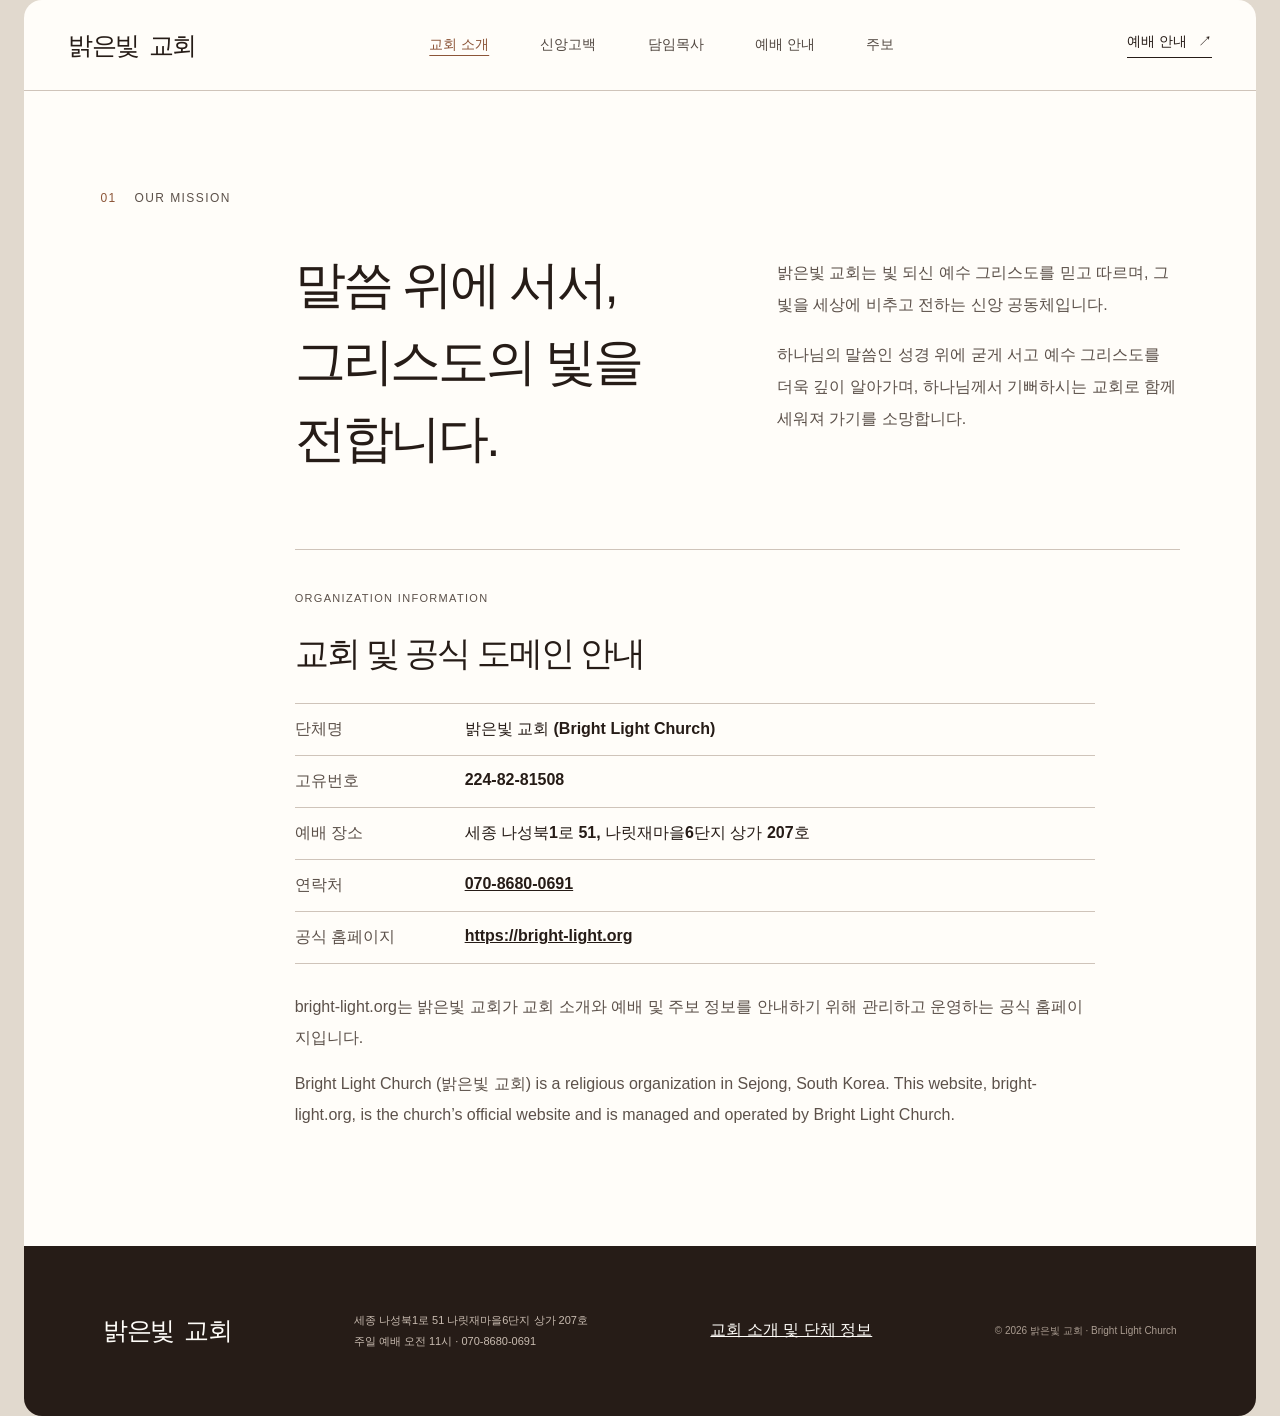
==== about/index.html @ d745045b "Split church website into separate pages" ====
<!doctype html>
<html lang="ko">
  <head>
    <meta charset="utf-8">
    <meta name="viewport" content="width=device-width, initial-scale=1">
    <meta name="theme-color" content="#f2e9df">
    <meta name="description" content="밝은빛 교회의 사명과 단체 정보를 안내합니다.">
    <title>교회 소개 | 밝은빛 교회</title>
    <link rel="stylesheet" href="../styles.css">
  </head>
  <body>
    <header class="site-header">
      <a class="wordmark" href="../" aria-label="밝은빛 교회 홈">밝은빛 <span>교회</span></a>
      <nav aria-label="주요 메뉴">
        <a href="../about/" aria-current="page">교회 소개</a>
        <a href="../belief/">신앙고백</a>
        <a href="../pastor/">담임목사</a>
        <a href="../visit/">예배 안내</a>
        <a href="../bulletins/">주보</a>
      </nav>
      <a class="header-visit" href="../visit/">예배 안내 <span aria-hidden="true">↗</span></a>
    </header>
    <main>
<section class="intro section-wrap"  aria-labelledby="about-title">
        <div class="section-label"><span>01</span> OUR MISSION</div>
        <div class="intro-content">
          <h2 id="about-title">말씀 위에 서서,<br>그리스도의 빛을 전합니다.</h2>
          <div class="intro-body">
            <p>밝은빛 교회는 빛 되신 예수 그리스도를 믿고 따르며, 그 빛을 세상에 비추고 전하는 신앙 공동체입니다.</p>
            <p>하나님의 말씀인 성경 위에 굳게 서고 예수 그리스도를 더욱 깊이 알아가며, 하나님께서 기뻐하시는 교회로 함께 세워져 가기를 소망합니다.</p>
          </div>
        </div>
      
        <div class="organization-details" aria-labelledby="organization-title">
          <p class="eyebrow">ORGANIZATION INFORMATION</p>
          <h2 id="organization-title">교회 및 공식 도메인 안내</h2>
          <dl>
            <div><dt>단체명</dt><dd>밝은빛 교회 (Bright Light Church)</dd></div>
            <div><dt>고유번호</dt><dd>224-82-81508</dd></div>
            <div><dt>예배 장소</dt><dd>세종 나성북1로 51, 나릿재마을6단지 상가 207호</dd></div>
            <div><dt>연락처</dt><dd><a href="tel:07086800691">070-8680-0691</a></dd></div>
            <div><dt>공식 홈페이지</dt><dd><a href="https://bright-light.org">https://bright-light.org</a></dd></div>
          </dl>
          <p>bright-light.org는 밝은빛 교회가 교회 소개와 예배 및 주보 정보를 안내하기 위해 관리하고 운영하는 공식 홈페이지입니다.</p>
          <p lang="en">Bright Light Church (밝은빛 교회) is a religious organization in Sejong, South Korea. This website, bright-light.org, is the church’s official website and is managed and operated by Bright Light Church.</p>
        </div>
      </section>
    </main>
    <footer class="site-footer">
      <a class="wordmark" href="../">밝은빛 <span>교회</span></a>
      <p>세종 나성북1로 51 나릿재마을6단지 상가 207호<br>주일 예배 오전 11시 · 070-8680-0691</p>
      <a class="organization-link" href="../about/">교회 소개 및 단체 정보</a>
      <span class="copyright">© 2026 밝은빛 교회 · Bright Light Church</span>
    </footer>
  </body>
</html>
---- styles.css ----
:root {
  color-scheme: light;
  --ink: #261c17;
  --muted: #5c514a;
  --paper: #eee4d9;
  --cream: #fffdf9;
  --line: #cfc4ba;
  --accent: #8c5538;
  font-family: 'Apple SD Gothic Neo', 'Malgun Gothic', sans-serif;
  font-synthesis: none;
  text-rendering: optimizeLegibility;
}

* { box-sizing: border-box; }
html { scroll-behavior: smooth; }
body { margin: 0; background: #e1d9ce; color: var(--ink); font-size: 16px; }
a { color: inherit; }
.site-header, main, .site-footer { width: min(1480px, calc(100% - 48px)); margin-inline: auto; }
.site-header { position: sticky; top: 0; z-index: 10; min-height: 90px; display: flex; align-items: center; justify-content: space-between; gap: 24px; padding: 0 44px; background: var(--cream); border-radius: 18px 18px 0 0; }
.wordmark { color: var(--ink); font-size: 25px; font-weight: 700; letter-spacing: -.06em; text-decoration: none; white-space: nowrap; }
.wordmark span { font-weight: 300; margin-left: 5px; }
nav { display: flex; gap: clamp(22px, 4vw, 58px); }
nav a, .header-visit { text-decoration: none; font-size: 14px; }
nav a { color: #514740; }
nav a[aria-current="page"] { color: var(--accent); text-decoration: underline; text-underline-offset: 6px; }
.header-visit { border-bottom: 1px solid var(--ink); padding-bottom: 6px; white-space: nowrap; }
.header-visit span, .text-link span, .map-link span { padding-left: 7px; }
main { background: var(--cream); }
.hero { min-height: 560px; padding: 46px 6.2% 72px; display: grid; grid-template-columns: .9fr 1.1fr; align-items: center; gap: 6%; }
.eyebrow, .section-label, .art-index { font-family: 'Arial', sans-serif; letter-spacing: .12em; }
.eyebrow { margin: 0 0 24px; color: var(--muted); font-size: 11px; }
.hero h1 { margin: 0; font-size: clamp(54px, 6.2vw, 88px); line-height: 1.3; letter-spacing: -.055em; font-weight: 600; }
.hero-lede { margin: 28px 0 24px; color: var(--muted); line-height: 1.9; font-size: 18px; }
.text-link { display: inline-block; padding-bottom: 7px; border-bottom: 1px solid var(--ink); font-size: 13px; text-decoration: none; }
.service-note { display: flex; align-items: center; gap: 12px; margin-top: 68px; color: var(--muted); font-size: 15px; }
.service-note strong { color: var(--ink); font-weight: 500; }
.service-dot { width: 8px; height: 8px; border-radius: 50%; background: #a4775b; }
.hero-scripture { min-height: 380px; display: flex; flex-direction: column; justify-content: center; padding: 48px clamp(28px, 5vw, 64px); border: 1px solid var(--line); background: var(--paper); }
.hero-scripture .eyebrow { margin: 0 0 18px; color: var(--accent); font-size: 13px; letter-spacing: 0; }
.hero-scripture blockquote { margin: 0; font-size: clamp(22px, 2.1vw, 32px); font-weight: 500; line-height: 1.8; letter-spacing: -.04em; }
.hero-scripture > span { margin-top: 22px; color: var(--muted); font-size: 14px; }
.home-links h2 { margin: 34px 0 28px; font-size: clamp(32px, 4vw, 50px); }
.home-links-grid { display: grid; grid-template-columns: repeat(5, minmax(0, 1fr)); border-top: 1px solid var(--line); border-left: 1px solid var(--line); }
.home-links-grid a { min-height: 140px; display: flex; flex-direction: column; justify-content: space-between; gap: 20px; padding: 22px; border-right: 1px solid var(--line); border-bottom: 1px solid var(--line); text-decoration: none; }
.home-links-grid a:hover { background: var(--paper); }
.home-links-grid strong { font-size: 18px; font-weight: 500; }
.home-links-grid span { color: var(--muted); font-size: 13px; line-height: 1.7; }
.section-wrap { padding: 100px 6.2%; border-top: 1px solid var(--line); }
.section-label { color: var(--muted); font-size: 12px; }
.section-label span { color: var(--accent); margin-right: 13px; }
.intro-content { display: grid; grid-template-columns: 1fr 1fr; gap: 9%; margin: 42px 0 0 18%; }
h2 { font-weight: 500; letter-spacing: -.06em; }
.intro h2 { margin: 0; font-size: clamp(32px, 4vw, 52px); line-height: 1.5; }
.intro-body { padding-top: 10px; color: var(--muted); line-height: 2; font-size: 16px; }
.intro-body p { margin: 0 0 18px; }
.organization-details { margin: 72px 0 0 18%; padding-top: 42px; border-top: 1px solid var(--line); }
.organization-details h2 { margin: 0 0 24px; font-size: clamp(24px, 3vw, 34px); }
.organization-details dl { max-width: 800px; margin: 0 0 28px; border-top: 1px solid var(--line); }
.organization-details dl div { display: grid; grid-template-columns: 150px 1fr; gap: 20px; padding: 15px 0; border-bottom: 1px solid var(--line); }
.organization-details dt { color: var(--muted); }
.organization-details dd { margin: 0; font-weight: 600; }
.organization-details > p:not(.eyebrow) { max-width: 800px; color: var(--muted); line-height: 1.9; }
.belief { background: var(--paper); }
.belief-heading { display: flex; align-items: end; justify-content: space-between; margin: 42px 0 34px; }
.belief-heading h2, .pastor h2, .visit h2, .bulletin h2 { margin: 0; font-size: clamp(32px, 4vw, 50px); }
.belief-heading p { margin: 0 0 5px; color: var(--muted); font-size: 15px; }
.belief-grid { display: grid; grid-template-columns: repeat(3, 1fr); border-top: 1px solid #cfc1b4; border-left: 1px solid #cfc1b4; }
.belief-card { min-height: 220px; padding: 27px 28px; border-right: 1px solid #cfc1b4; border-bottom: 1px solid #cfc1b4; }
.belief-card > span { color: var(--accent); font: 12px 'Arial', sans-serif; }
.belief-card h3 { margin: 20px 0 3px; font-size: 21px; font-weight: 500; letter-spacing: -.04em; }
.belief-card .latin { margin: 0 0 18px; color: var(--muted); font: 13px 'Arial', sans-serif; }
.belief-card p:last-child { max-width: 290px; margin: 0; color: #4d423b; font-size: 15px; line-height: 1.9; }
.belief-card-last { grid-column: span 2; }
.belief-footnote { margin: 22px 0 0; color: var(--muted); font-size: 14px; }
.belief-footnote a { color: var(--ink); text-underline-offset: 3px; }
.pastor-content { display: grid; grid-template-columns: 18% 1fr; margin: 48px 0 0 18%; }
.pastor-mark { color: #b88d6d; font: 120px Georgia, serif; line-height: .8; }
.pastor .eyebrow { margin-bottom: 15px; }
.pastor h2 { max-width: 640px; font-size: clamp(30px, 3.4vw, 43px); }
.pastor-letter { max-width: 620px; margin-top: 28px; color: var(--muted); font-size: 16px; line-height: 2; }
.pastor-letter p { margin: 0 0 15px; }
.signature { margin: 28px 0 4px; font-size: 13px; }
.signature strong { margin-left: 9px; font-size: 17px; font-weight: 500; }
.education { margin: 0; color: var(--muted); font-size: 14px; }
.visit { padding-bottom: 100px; }
.visit-panel { display: grid; grid-template-columns: 1fr .8fr; gap: 8%; margin-top: 40px; padding: 56px 6%; background: #e9dfd2; }
.visit-main h2 { margin: 0 0 20px; }
.visit-main > p:last-child { color: var(--muted); font-size: 16px; line-height: 1.9; }
.visit-details { border-top: 1px solid #cfc2b5; }
.visit-details > div { display: grid; grid-template-columns: 100px 1fr; gap: 12px; padding: 17px 0; border-bottom: 1px solid #cfc2b5; font-size: 15px; line-height: 1.8; }
.visit-details > div span { color: var(--muted); }
.visit-details > div strong, .visit-details > div a { font-weight: 500; text-decoration: none; }
.map-link { display: inline-block; margin-top: 19px; padding-bottom: 6px; border-bottom: 1px solid var(--ink); font-size: 14px; text-decoration: none; }
.bulletin { background: var(--paper); }
.bulletin-heading { display: flex; align-items: end; justify-content: space-between; gap: 30px; margin: 42px 0 30px 18%; }
.bulletin h2 { line-height: 1.4; }
.bulletin-heading > p { margin: 0 0 8px; color: var(--muted); font-size: 16px; }
.bulletin-grid { display: grid; grid-template-columns: repeat(4, minmax(0, 1fr)); gap: 18px; margin-left: 18%; }
.bulletin-card { min-width: 0; background: #fffdf9; border: 1px solid #d8cec3; }
.bulletin-card summary { display: flex; flex-direction: column; color: var(--ink); cursor: pointer; list-style: none; }
.bulletin-card summary::-webkit-details-marker { display: none; }
.bulletin-cover { display: block; width: 100%; height: 250px; object-fit: contain; background: white; }
.bulletin-date { padding: 15px 14px 3px; font-size: 15px; font-weight: 600; }
.issue-pages { display: flex; align-items: center; justify-content: space-between; gap: 14px; padding: 0 14px 14px; color: var(--muted); font-size: 13px; font-weight: 400; }
.issue-pages b { color: var(--accent); font-size: 20px; font-weight: 400; transition: transform .2s ease; }
.bulletin-card[open] { grid-column: 1 / -1; padding: 18px; }
.bulletin-card[open] .bulletin-cover { display: none; }
.bulletin-card[open] summary { flex-direction: row; }
.bulletin-card[open] .bulletin-date { padding: 0 0 14px; }
.bulletin-card[open] .issue-pages { margin-left: auto; padding: 0 0 14px; }
.bulletin-card[open] .issue-pages b { transform: rotate(45deg); }
.bulletin-pages { display: grid; grid-template-columns: repeat(2, minmax(0, 1fr)); align-items: start; gap: 18px; }
.bulletin-pages img { display: block; width: 100%; max-height: 680px; object-fit: contain; background: white; box-shadow: 0 6px 24px #30241f12; }
.site-footer { min-height: 170px; padding: 38px 6.2%; display: flex; align-items: center; justify-content: space-between; gap: 25px; background: var(--ink); color: var(--cream); border-radius: 0 0 18px 18px; }
.site-footer .wordmark { color: var(--cream); }
.site-footer p { color: #c8bbb0; font-size: 11px; line-height: 1.9; }
.copyright { color: #aa9c91; font: 10px 'Arial', sans-serif; }

@media (max-width: 760px) {
  .site-header, main, .site-footer { width: 100%; }
  .site-header { min-height: 72px; padding: 0 22px; border-radius: 0; flex-wrap: wrap; gap: 10px; }
  .wordmark { font-size: 22px; }
  .site-header nav { order: 3; width: 100%; overflow-x: auto; gap: 24px; padding: 0 0 14px; }
  nav a { flex: 0 0 auto; font-size: 12px; }
  .header-visit { font-size: 11px; }
  .hero { display: flex; flex-direction: column; align-items: stretch; gap: 38px; padding: 58px 24px 50px; }
  .hero h1 { font-size: clamp(48px, 14vw, 68px); }
  .hero-lede { font-size: 14px; }
  .desktop-break { display: none; }
  .service-note { margin-top: 40px; }
  .hero-scripture { min-height: 0; padding: 32px 24px; }
  .hero-scripture blockquote { font-size: 21px; }
  .home-links-grid { grid-template-columns: 1fr 1fr; }
  .home-links-grid a:last-child { grid-column: span 2; }
  .section-wrap { padding: 68px 24px; }
  .intro-content { display: block; margin: 34px 0 0; }
  .intro h2 { font-size: 34px; }
  .intro-body { margin-top: 24px; }
  .organization-details { margin: 52px 0 0; padding-top: 32px; }
  .organization-details dl div { grid-template-columns: 1fr; gap: 6px; }
  .belief-heading { display: block; margin: 34px 0 24px; }
  .belief-heading h2 { font-size: 34px; }
  .belief-heading p { margin-top: 12px; line-height: 1.8; }
  .belief-grid { grid-template-columns: 1fr 1fr; }
  .belief-card { min-height: 200px; padding: 20px 16px; }
  .belief-card h3 { font-size: 18px; }
  .belief-card p:last-child { font-size: 14px; }
  .belief-card-last { grid-column: span 2; }
  .pastor-content { display: block; margin: 36px 0 0; }
  .pastor-mark { margin-bottom: 22px; font-size: 88px; }
  .pastor h2 { font-size: 32px; line-height: 1.45; }
  .visit-panel { display: block; margin-top: 30px; padding: 35px 24px; }
  .visit-main { margin-bottom: 35px; }
  .visit-main h2 { font-size: 34px; }
  .visit-details > div { grid-template-columns: 76px 1fr; }
  .bulletin-heading { display: block; margin: 34px 0 24px; }
  .bulletin-heading > p { margin-top: 12px; line-height: 1.8; }
  .bulletin h2 { font-size: 36px; }
  .bulletin-grid { grid-template-columns: repeat(2, minmax(0, 1fr)); gap: 12px; margin-left: 0; }
  .bulletin-cover { height: 190px; }
  .bulletin-date { padding: 12px 10px 3px; font-size: 13px; }
  .issue-pages { padding: 0 10px 12px; font-size: 12px; }
  .bulletin-card[open] { padding: 12px; }
  .bulletin-card[open] .bulletin-date { padding: 0 0 12px; }
  .bulletin-card[open] .issue-pages { padding: 0 0 12px; }
  .bulletin-pages { grid-template-columns: 1fr; gap: 12px; }
  .bulletin-pages img { max-height: 520px; }
  .site-footer { min-height: 0; align-items: flex-start; flex-direction: column; padding: 32px 24px; border-radius: 0; gap: 13px; }
  .site-footer p { margin: 0; }
}

@media (prefers-reduced-motion: reduce) {
  html { scroll-behavior: auto; }
}
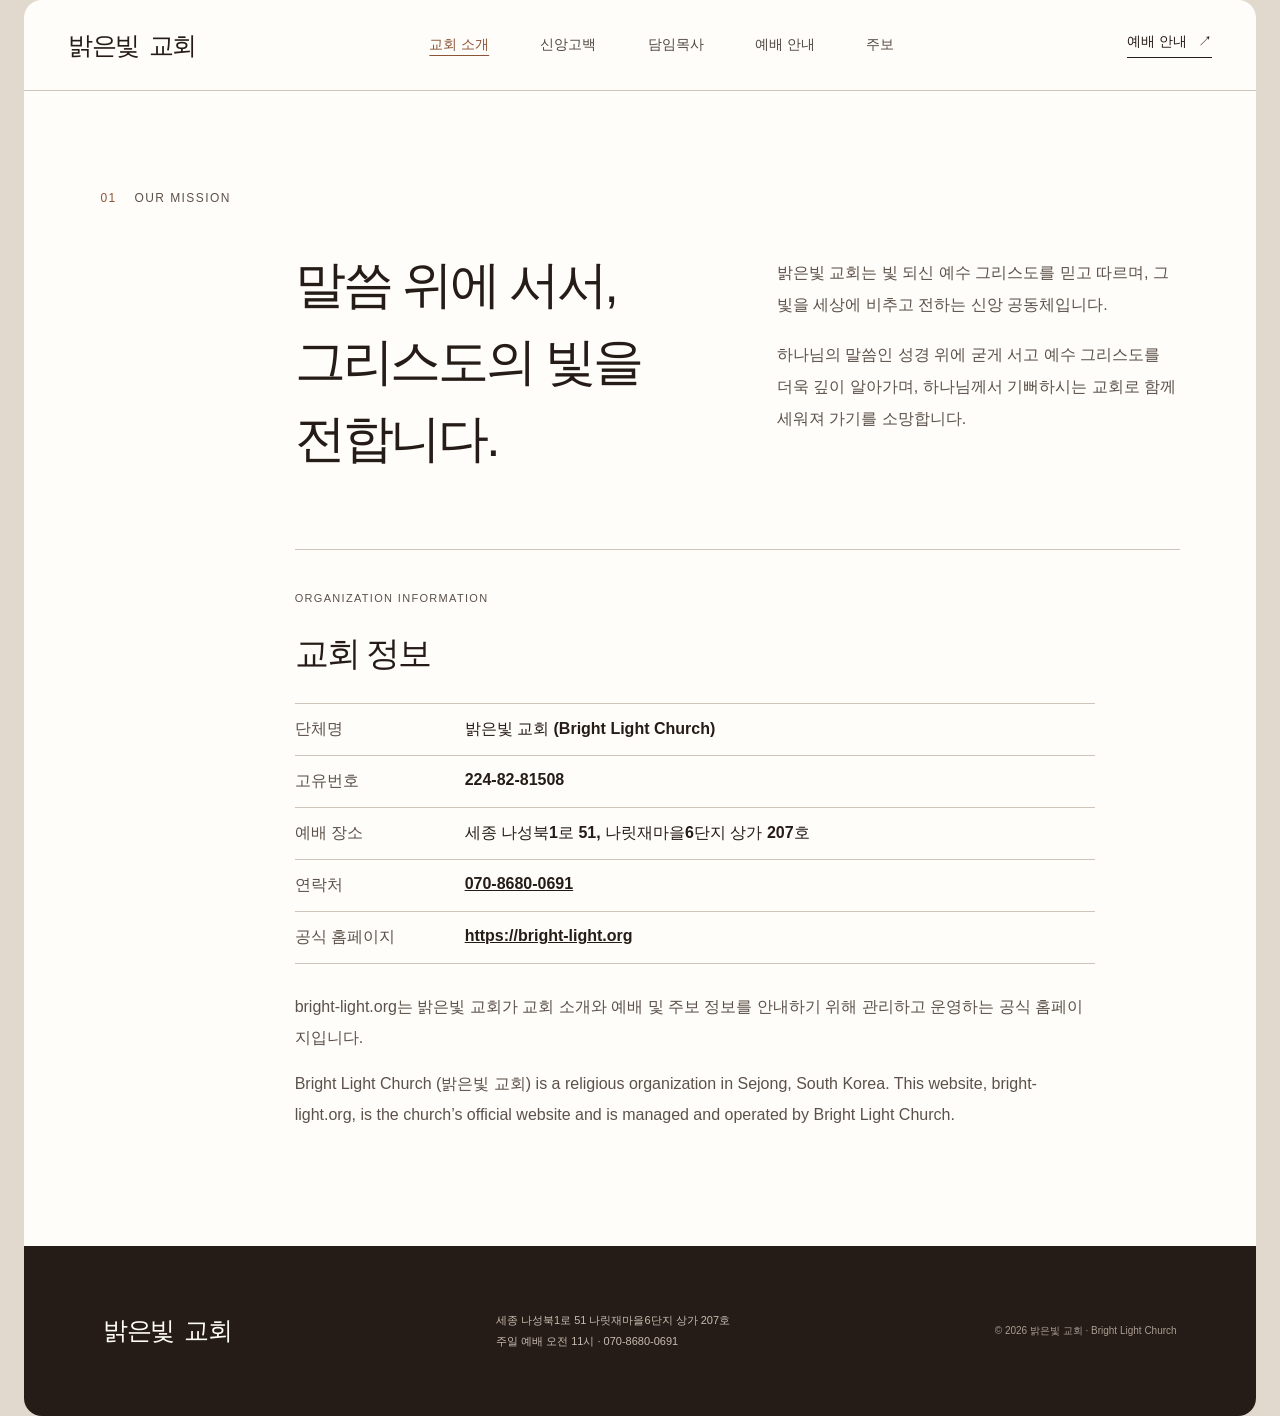
==== commit 9e9aa6dc: "Remove footer organization link and rename church info heading Co-Authored-By: Claude Opus 5.5 <nore" ====
--- a/about/index.html
+++ b/about/index.html
@@ -33,7 +33,7 @@
       
         <div class="organization-details" aria-labelledby="organization-title">
           <p class="eyebrow">ORGANIZATION INFORMATION</p>
-          <h2 id="organization-title">교회 및 공식 도메인 안내</h2>
+          <h2 id="organization-title">교회 정보</h2>
           <dl>
             <div><dt>단체명</dt><dd>밝은빛 교회 (Bright Light Church)</dd></div>
             <div><dt>고유번호</dt><dd>224-82-81508</dd></div>
@@ -49,7 +49,6 @@
     <footer class="site-footer">
       <a class="wordmark" href="../">밝은빛 <span>교회</span></a>
       <p>세종 나성북1로 51 나릿재마을6단지 상가 207호<br>주일 예배 오전 11시 · 070-8680-0691</p>
-      <a class="organization-link" href="../about/">교회 소개 및 단체 정보</a>
       <span class="copyright">© 2026 밝은빛 교회 · Bright Light Church</span>
     </footer>
   </body>
